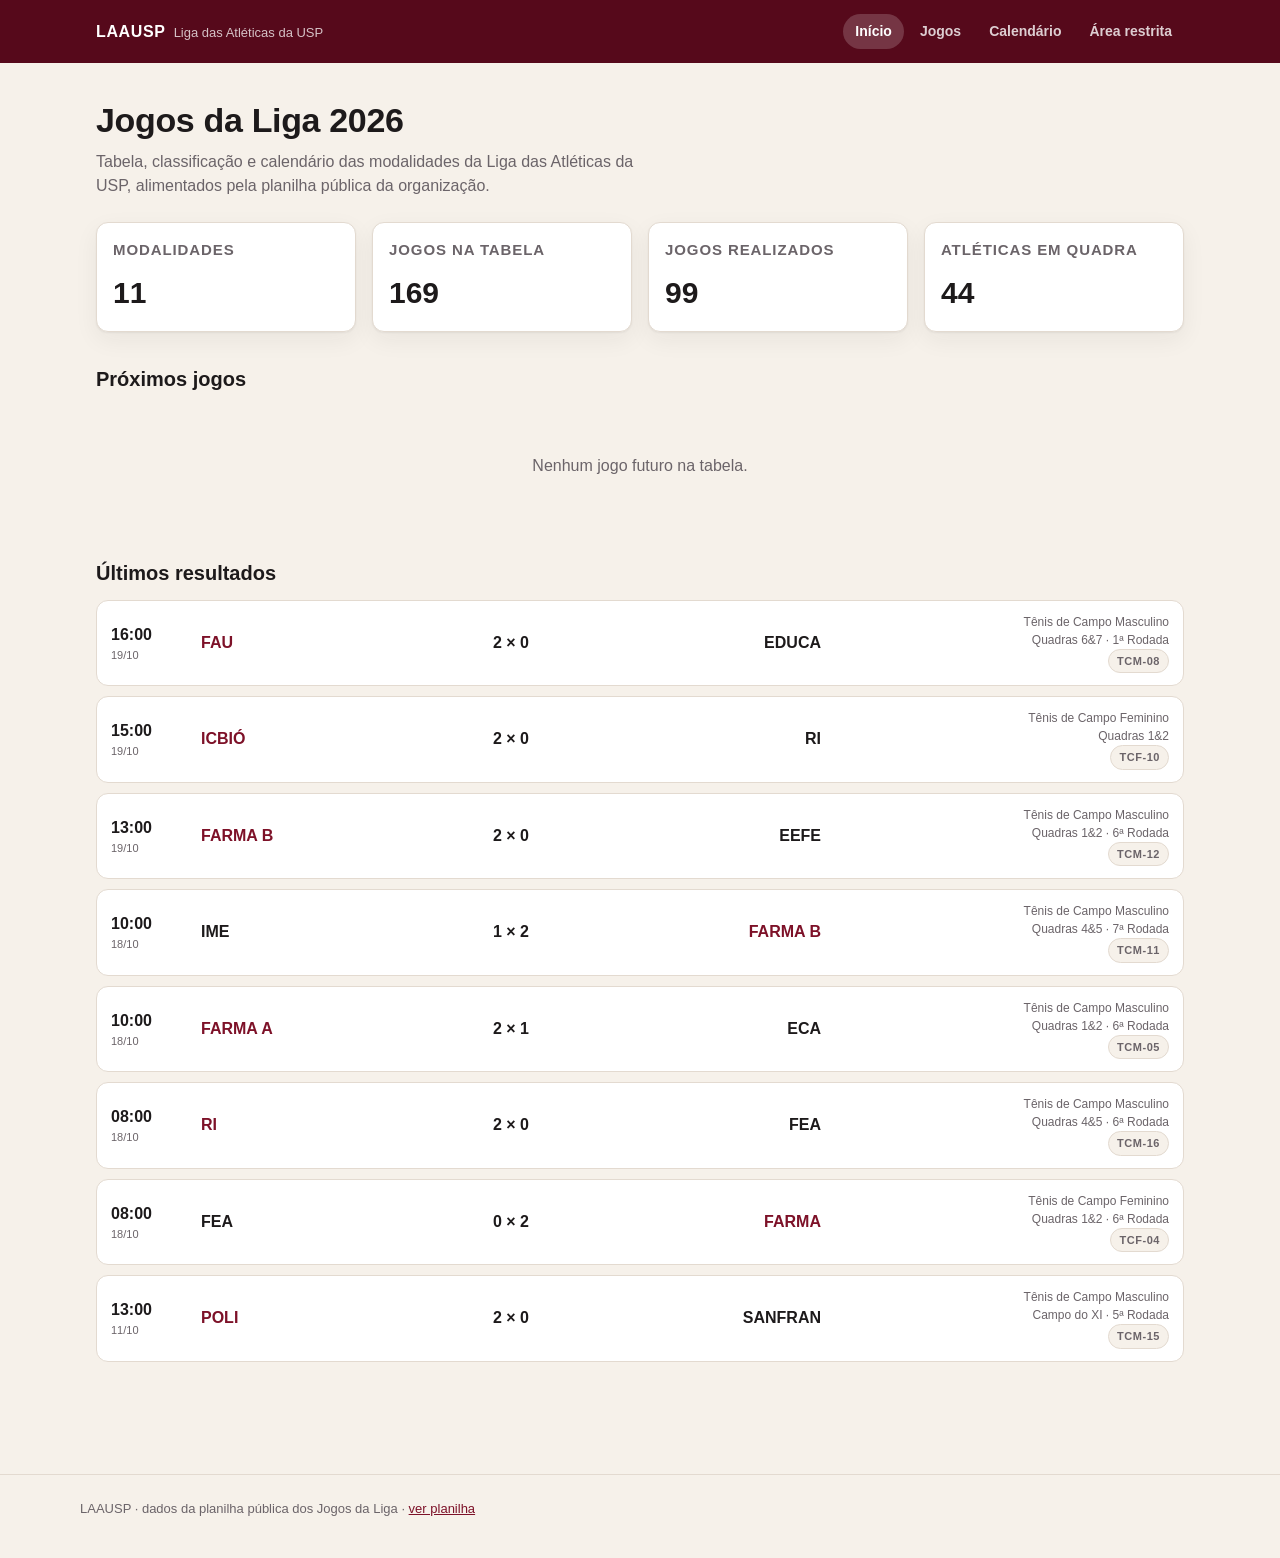
==== index.html @ 9a1107e0 "MVP do site da LAAUSP: tabela, calendário e scanner de e-Card Área pública: - tabela dos Jogos da Li" ====
<!doctype html>
<html lang="pt-BR">
<head>
<meta charset="utf-8">
<meta name="viewport" content="width=device-width, initial-scale=1, viewport-fit=cover">
<title>LAAUSP — Liga das Atléticas da USP</title>
<meta name="description" content="Tabela, calendário e resultados dos Jogos da Liga das Atléticas da USP.">
<link rel="icon" href="assets/favicon.svg" type="image/svg+xml">
<link rel="stylesheet" href="assets/css/style.css">
</head>
<body data-base="">
<header class="cabecalho">
  <div class="cabecalho__interno">
    <a class="marca" href="index.html">LAAUSP <span>Liga das Atléticas da USP</span></a>
    <nav class="nav">
      <a href="index.html">Início</a>
      <a href="jogos.html">Jogos</a>
      <a href="calendario.html">Calendário</a>
      <a href="restrito.html">Área restrita</a>
    </nav>
  </div>
</header>

<main>
  <h1>Jogos da Liga <span id="temporada"></span></h1>
  <p class="subtitulo">
    Tabela, classificação e calendário das modalidades da Liga das Atléticas da USP,
    alimentados pela planilha pública da organização.
  </p>

  <section class="grade" id="resumo"></section>

  <h2>Próximos jogos</h2>
  <div class="jogos" id="proximos"></div>

  <h2>Últimos resultados</h2>
  <div class="jogos" id="ultimos"></div>
</main>

<footer class="rodape"><div>
  LAAUSP · dados da planilha pública dos Jogos da Liga ·
  <a id="link-planilha" href="#">ver planilha</a>
</div></footer>

<script type="module">
import { carregarLiga, todosOsJogos, ordenarPorData, cartaoDeJogo, el, marcarNavegacao } from "./assets/js/liga.js";

marcarNavegacao();

const liga = await carregarLiga();
document.getElementById("temporada").textContent = liga.temporada;
document.getElementById("link-planilha").href = liga.fonte;

const jogos = todosOsJogos(liga);
const encerrados = jogos.filter((j) => j.encerrado);

const resumo = document.getElementById("resumo");
for (const [rotulo, valor] of [
  ["Modalidades", liga.modalidades.length],
  ["Jogos na tabela", jogos.length],
  ["Jogos realizados", encerrados.length],
  ["Atléticas em quadra", new Set(jogos.flatMap((j) => [j.equipeA, j.equipeB]).filter(Boolean)).size],
]) {
  resumo.append(el("div", { class: "cartao" },
    el("h3", { text: rotulo }),
    el("strong", { style: "font-size:30px", text: String(valor) })));
}

const agora = new Date();
const proximos = ordenarPorData(jogos.filter((j) => !j.encerrado && (!j.quando || j.quando >= agora))).slice(0, 8);
const ultimos = ordenarPorData(encerrados).reverse().slice(0, 8);

const preencher = (id, lista, vazio) => {
  const alvo = document.getElementById(id);
  if (!lista.length) return alvo.append(el("p", { class: "vazio", text: vazio }));
  for (const jogo of lista) alvo.append(cartaoDeJogo(jogo));
};

preencher("proximos", proximos, "Nenhum jogo futuro na tabela.");
preencher("ultimos", ultimos, "Nenhum resultado lançado ainda.");
</script>
</body>
</html>
---- assets/css/style.css ----
:root {
  --vinho: #7d1128;
  --vinho-claro: #a4213c;
  --vinho-escuro: #56091b;
  --areia: #f6f1ea;
  --papel: #ffffff;
  --tinta: #1d1a1b;
  --tinta-fraca: #6b6469;
  --borda: #e3dad0;
  --verde: #15803d;
  --verde-fundo: #dcfce7;
  --ambar: #a16207;
  --ambar-fundo: #fef3c7;
  --vermelho: #b91c1c;
  --vermelho-fundo: #fee2e2;
  --raio: 12px;
  --sombra: 0 1px 2px rgba(29, 26, 27, .06), 0 8px 24px rgba(29, 26, 27, .06);
  color-scheme: light dark;
}

@media (prefers-color-scheme: dark) {
  :root {
    --areia: #171316;
    --papel: #201b1e;
    --tinta: #f3eeea;
    --tinta-fraca: #a9a0a4;
    --borda: #362d32;
    --vinho: #c62d4c;
    --vinho-claro: #e14f6b;
    --vinho-escuro: #7d1128;
    --verde: #4ade80;
    --verde-fundo: #10281a;
    --ambar: #fbbf24;
    --ambar-fundo: #2a2008;
    --vermelho: #f87171;
    --vermelho-fundo: #2b1213;
    --sombra: 0 1px 2px rgba(0, 0, 0, .3), 0 8px 24px rgba(0, 0, 0, .25);
  }
}

* { box-sizing: border-box; }

body {
  margin: 0;
  background: var(--areia);
  color: var(--tinta);
  font: 16px/1.5 "Inter", -apple-system, BlinkMacSystemFont, "Segoe UI", Roboto, sans-serif;
  -webkit-text-size-adjust: 100%;
}

a { color: var(--vinho); }

.cabecalho {
  background: var(--vinho-escuro);
  color: #fff;
  padding: env(safe-area-inset-top, 0px) 0 0;
  position: sticky;
  top: 0;
  z-index: 20;
}

.cabecalho__interno {
  max-width: 1120px;
  margin: 0 auto;
  padding: 14px 16px;
  display: flex;
  align-items: center;
  gap: 16px;
  flex-wrap: wrap;
}

.marca {
  display: flex;
  align-items: baseline;
  gap: 8px;
  color: #fff;
  text-decoration: none;
  font-weight: 800;
  letter-spacing: .04em;
}

.marca span { font-weight: 400; font-size: 13px; opacity: .75; letter-spacing: 0; }

.nav { display: flex; gap: 4px; margin-left: auto; flex-wrap: wrap; }

.nav a {
  color: #fff;
  text-decoration: none;
  font-size: 14px;
  font-weight: 600;
  padding: 7px 12px;
  border-radius: 999px;
  opacity: .8;
}

.nav a:hover { background: rgba(255, 255, 255, .12); opacity: 1; }
.nav a[aria-current="page"] { background: rgba(255, 255, 255, .18); opacity: 1; }

main { max-width: 1120px; margin: 0 auto; padding: 24px 16px 64px; }

h1 { font-size: clamp(24px, 4vw, 34px); margin: 8px 0 4px; letter-spacing: -.01em; }
h2 { font-size: 20px; margin: 32px 0 12px; }
h3 { font-size: 15px; margin: 0 0 8px; text-transform: uppercase; letter-spacing: .06em; color: var(--tinta-fraca); }

.subtitulo { color: var(--tinta-fraca); margin: 0 0 24px; max-width: 62ch; }

.cartao {
  background: var(--papel);
  border: 1px solid var(--borda);
  border-radius: var(--raio);
  box-shadow: var(--sombra);
  padding: 16px;
}

.grade { display: grid; gap: 16px; grid-template-columns: repeat(auto-fit, minmax(260px, 1fr)); }

.filtros {
  display: flex;
  gap: 10px;
  flex-wrap: wrap;
  align-items: flex-end;
  margin-bottom: 20px;
}

label.campo { display: flex; flex-direction: column; gap: 4px; font-size: 12px; font-weight: 700; color: var(--tinta-fraca); text-transform: uppercase; letter-spacing: .05em; }

select, input[type="text"], input[type="password"], input[type="search"] {
  font: inherit;
  padding: 9px 12px;
  border-radius: 9px;
  border: 1px solid var(--borda);
  background: var(--papel);
  color: var(--tinta);
  min-width: 160px;
}

button {
  font: inherit;
  font-weight: 650;
  padding: 10px 16px;
  border-radius: 9px;
  border: 1px solid transparent;
  background: var(--vinho);
  color: #fff;
  cursor: pointer;
}

button:hover { background: var(--vinho-claro); }
button[disabled] { opacity: .5; cursor: not-allowed; }
button.secundario { background: transparent; color: var(--vinho); border-color: var(--borda); }
button.secundario:hover { background: rgba(125, 17, 40, .08); }

.jogos { display: grid; gap: 10px; }

.dia-titulo {
  margin: 26px 0 6px;
  font-size: 13px;
  font-weight: 800;
  text-transform: uppercase;
  letter-spacing: .08em;
  color: var(--vinho);
}

.jogo {
  background: var(--papel);
  border: 1px solid var(--borda);
  border-radius: var(--raio);
  padding: 12px 14px;
  display: grid;
  grid-template-columns: 76px 1fr auto;
  gap: 14px;
  align-items: center;
}

.jogo__hora { font-variant-numeric: tabular-nums; font-weight: 700; }
.jogo__hora small { display: block; font-weight: 500; color: var(--tinta-fraca); font-size: 11px; }
.jogo__times { max-width: 620px; display: grid; grid-template-columns: 1fr auto 1fr; gap: 10px; align-items: center; }
.jogo__time { font-weight: 650; overflow-wrap: anywhere; }
.jogo__time--b { text-align: right; }
.jogo__placar { font-variant-numeric: tabular-nums; font-weight: 800; white-space: nowrap; }
.jogo__vs { color: var(--tinta-fraca); font-size: 13px; }
.jogo__meta { text-align: right; font-size: 12px; color: var(--tinta-fraca); }
.venceu { color: var(--vinho); }

@media (max-width: 640px) {
  .jogo { grid-template-columns: 1fr; gap: 8px; }
  .jogo__meta { text-align: left; }
}

.etiqueta {
  display: inline-block;
  font-size: 11px;
  font-weight: 750;
  letter-spacing: .05em;
  text-transform: uppercase;
  padding: 3px 8px;
  border-radius: 999px;
  background: var(--areia);
  border: 1px solid var(--borda);
  color: var(--tinta-fraca);
}

.tabela-envelope { overflow-x: auto; border: 1px solid var(--borda); border-radius: var(--raio); background: var(--papel); }
table { border-collapse: collapse; width: 100%; font-size: 14px; }
th, td { padding: 9px 12px; text-align: right; white-space: nowrap; border-bottom: 1px solid var(--borda); }
th:first-child, td:first-child { text-align: left; white-space: normal; }
thead th { background: var(--vinho-escuro); color: #fff; font-size: 12px; text-transform: uppercase; letter-spacing: .05em; position: sticky; top: 0; }
tbody tr:last-child td { border-bottom: 0; }
tbody tr:nth-child(odd) td { background: rgba(125, 17, 40, .03); }

.vazio { color: var(--tinta-fraca); padding: 32px 0; text-align: center; }

.aviso {
  border-left: 4px solid var(--ambar);
  background: var(--ambar-fundo);
  color: var(--tinta);
  padding: 12px 14px;
  border-radius: 0 9px 9px 0;
  font-size: 14px;
}

.rodape { border-top: 1px solid var(--borda); margin-top: 48px; padding: 24px 16px 40px; color: var(--tinta-fraca); font-size: 13px; }
.rodape div { max-width: 1120px; margin: 0 auto; }

/* Scanner */
.scanner { display: grid; gap: 16px; grid-template-columns: minmax(280px, 1fr) minmax(280px, 1fr); align-items: start; }
@media (max-width: 860px) { .scanner { grid-template-columns: 1fr; } }

.video-caixa { max-width: 420px; margin-inline: auto; position: relative; background: #000; border-radius: var(--raio); overflow: hidden; aspect-ratio: 3 / 4; }
.video-caixa video { width: 100%; height: 100%; object-fit: cover; display: block; }
.mira { position: absolute; inset: 14% 10%; border: 3px solid rgba(255, 255, 255, .85); border-radius: 16px; box-shadow: 0 0 0 100vmax rgba(0, 0, 0, .35); }

.resultado { border-radius: var(--raio); padding: 16px; border: 1px solid var(--borda); background: var(--papel); }
.resultado--ok { background: var(--verde-fundo); border-color: var(--verde); }
.resultado--alerta { background: var(--ambar-fundo); border-color: var(--ambar); }
.resultado--erro { background: var(--vermelho-fundo); border-color: var(--vermelho); }
.resultado__titulo { font-size: 20px; font-weight: 800; margin: 0 0 6px; }
.resultado dl { display: grid; grid-template-columns: auto 1fr; gap: 4px 12px; margin: 12px 0 0; font-size: 14px; }
.resultado dt { color: var(--tinta-fraca); font-weight: 650; }
.resultado dd { margin: 0; overflow-wrap: anywhere; }

.registros { font-size: 13px; }
.registros li { padding: 8px 0; border-bottom: 1px solid var(--borda); list-style: none; }
.registros { margin: 0; padding: 0; }

.linha-botoes { display: flex; gap: 8px; flex-wrap: wrap; }
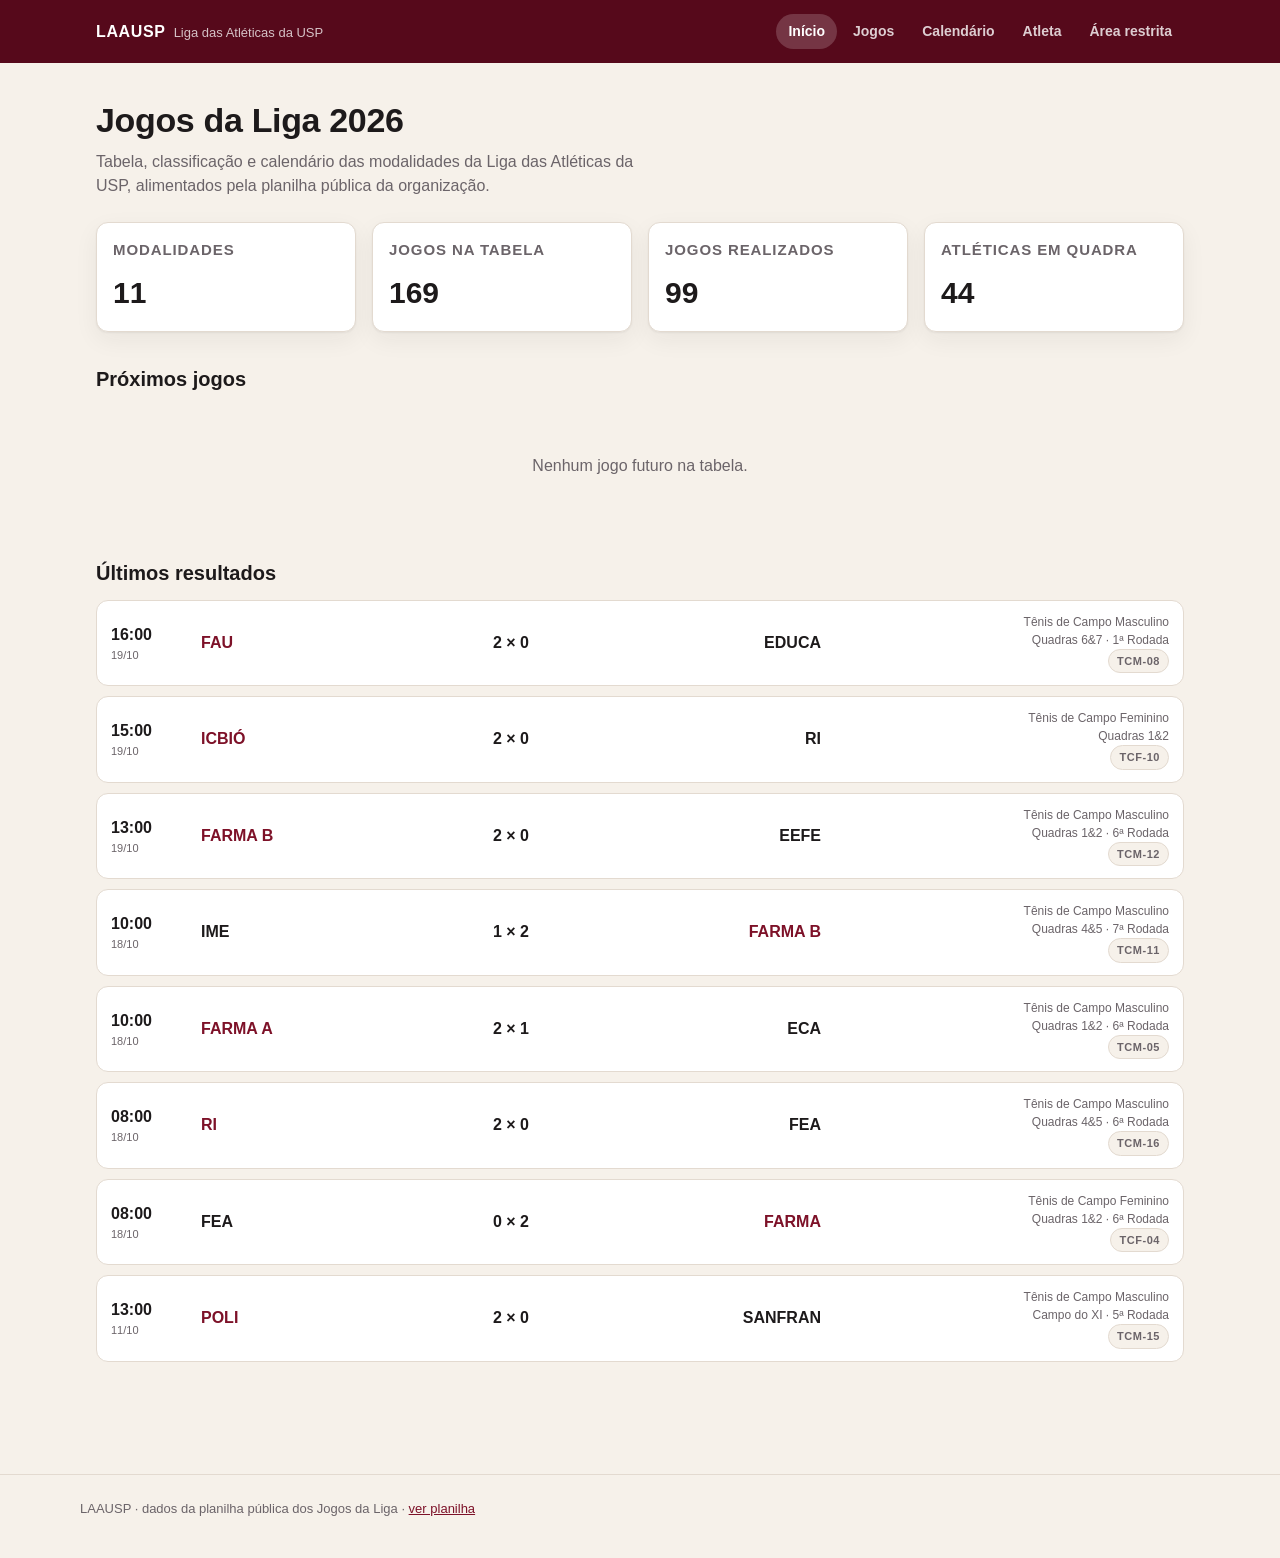
==== commit 08c46213: "Área do atleta: carteirinha da LAAUSP e fidelidade da Pizzaria Europa Carteirinha digital gerada a p" ====
--- a/index.html
+++ b/index.html
@@ -16,6 +16,7 @@
       <a href="index.html">Início</a>
       <a href="jogos.html">Jogos</a>
       <a href="calendario.html">Calendário</a>
+      <a href="atleta.html">Atleta</a>
       <a href="restrito.html">Área restrita</a>
     </nav>
   </div>
--- a/assets/css/style.css
+++ b/assets/css/style.css
@@ -244,3 +244,158 @@
 .registros { margin: 0; padding: 0; }
 
 .linha-botoes { display: flex; gap: 8px; flex-wrap: wrap; }
+
+/* Abas da área do atleta */
+.abas { display: flex; gap: 6px; border-bottom: 1px solid var(--borda); margin: 18px 0 22px; flex-wrap: wrap; }
+
+.aba {
+  background: transparent;
+  color: var(--tinta-fraca);
+  border: 0;
+  border-bottom: 3px solid transparent;
+  border-radius: 0;
+  padding: 10px 14px;
+}
+
+.aba:hover { background: transparent; color: var(--tinta); }
+.aba[aria-selected="true"] { color: var(--vinho); border-bottom-color: var(--vinho); }
+
+/* Carteirinha: moldura macro da LAAUSP, cores micro da atlética */
+.carteirinha {
+  --atletica-primaria: var(--vinho);
+  --atletica-secundaria: var(--areia);
+  position: relative;
+  max-width: 440px;
+  border-radius: 18px;
+  overflow: hidden;
+  color: #fff;
+  background:
+    linear-gradient(150deg, var(--atletica-primaria), color-mix(in srgb, var(--atletica-primaria) 55%, #000));
+  box-shadow: 0 10px 30px rgba(29, 26, 27, .25);
+  border: 1px solid rgba(255, 255, 255, .14);
+}
+
+.carteirinha__topo {
+  display: flex;
+  align-items: center;
+  justify-content: space-between;
+  gap: 12px;
+  padding: 14px 18px;
+  background: var(--vinho-escuro);
+}
+
+.carteirinha__liga strong { display: block; font-size: 19px; letter-spacing: .12em; }
+.carteirinha__liga small { font-size: 11px; opacity: .78; letter-spacing: .04em; }
+.carteirinha__temporada { font-size: 11px; font-weight: 700; letter-spacing: .1em; text-transform: uppercase; opacity: .85; }
+
+.carteirinha__faixa {
+  display: flex;
+  align-items: baseline;
+  gap: 10px;
+  padding: 12px 18px;
+  background: var(--atletica-secundaria);
+  color: #1d1a1b;
+  flex-wrap: wrap;
+}
+
+.carteirinha__sigla { font-size: 22px; font-weight: 850; letter-spacing: .04em; }
+.carteirinha__unidade { font-size: 11px; opacity: .72; }
+
+.carteirinha__corpo { display: flex; gap: 14px; padding: 18px; padding-right: 150px; }
+
+.carteirinha__monograma {
+  width: 58px;
+  height: 58px;
+  flex: none;
+  display: grid;
+  place-items: center;
+  border-radius: 14px;
+  background: rgba(255, 255, 255, .16);
+  border: 1px solid rgba(255, 255, 255, .3);
+  font-size: 22px;
+  font-weight: 800;
+}
+
+.carteirinha__nome { margin: 0 0 10px; font-size: 18px; font-weight: 750; line-height: 1.25; }
+.carteirinha__dados { display: grid; grid-template-columns: auto 1fr; gap: 3px 10px; margin: 0; font-size: 12.5px; }
+.carteirinha__dados dt { opacity: .7; }
+.carteirinha__dados dd { margin: 0; font-weight: 600; overflow-wrap: anywhere; }
+
+.carteirinha__rodape {
+  display: flex;
+  align-items: center;
+  justify-content: space-between;
+  gap: 10px;
+  padding: 12px 18px 16px;
+  padding-right: 160px;
+  flex-wrap: wrap;
+}
+
+.carteirinha__validade { font-size: 11px; opacity: .8; }
+
+.carteirinha__qr {
+  position: absolute;
+  right: 16px;
+  bottom: 16px;
+  padding: 6px;
+  background: #fff;
+  border-radius: 10px;
+  line-height: 0;
+}
+
+.carteirinha__qr-falha { font-size: 11px; color: #1d1a1b; line-height: 1.4; display: block; width: 120px; text-align: center; }
+
+.selo {
+  display: inline-block;
+  font-size: 11px;
+  font-weight: 800;
+  letter-spacing: .05em;
+  text-transform: uppercase;
+  padding: 4px 10px;
+  border-radius: 999px;
+}
+
+.selo--ok { background: #dcfce7; color: #14532d; }
+.selo--erro { background: #fee2e2; color: #7f1d1d; }
+
+@media (max-width: 460px) {
+  .carteirinha__corpo, .carteirinha__rodape { padding-right: 18px; }
+  .carteirinha__qr { position: static; margin: 0 18px 18px; display: inline-block; }
+}
+
+/* Cartela de fidelidade da Pizzaria Europa */
+.cartao--pizzaria {
+  background: linear-gradient(160deg, #1f7a3d, #10532a 60%, #8c1d1d);
+  color: #fff;
+  border-color: rgba(255, 255, 255, .18);
+}
+
+.cartao--pizzaria h3 { color: rgba(255, 255, 255, .8); }
+
+.cartela { display: grid; grid-template-columns: repeat(4, 1fr); gap: 10px; }
+
+.casa {
+  aspect-ratio: 1;
+  display: grid;
+  place-content: center;
+  gap: 2px;
+  border-radius: 12px;
+  border: 2px dashed rgba(255, 255, 255, .35);
+  background: rgba(255, 255, 255, .06);
+  text-align: center;
+}
+
+.casa__icone { font-size: 22px; filter: grayscale(1) opacity(.45); }
+.casa__numero { font-size: 10px; font-weight: 800; letter-spacing: .06em; opacity: .7; }
+.casa--carimbada { border-style: solid; border-color: #fff; background: rgba(255, 255, 255, .18); }
+.casa--carimbada .casa__icone { filter: none; }
+.casa--carimbada .casa__numero { opacity: 1; }
+.casa--premio { border-color: #f2c94c; }
+.casa--premio .casa__icone { color: #f2c94c; filter: none; opacity: .5; }
+.casa--premio.casa--carimbada .casa__icone { opacity: 1; }
+
+@media print {
+  .cabecalho, .rodape, .abas, .filtros, .cartao:not(#area-carteirinha .cartao) { display: none !important; }
+  body { background: #fff; }
+  .carteirinha { box-shadow: none; }
+}
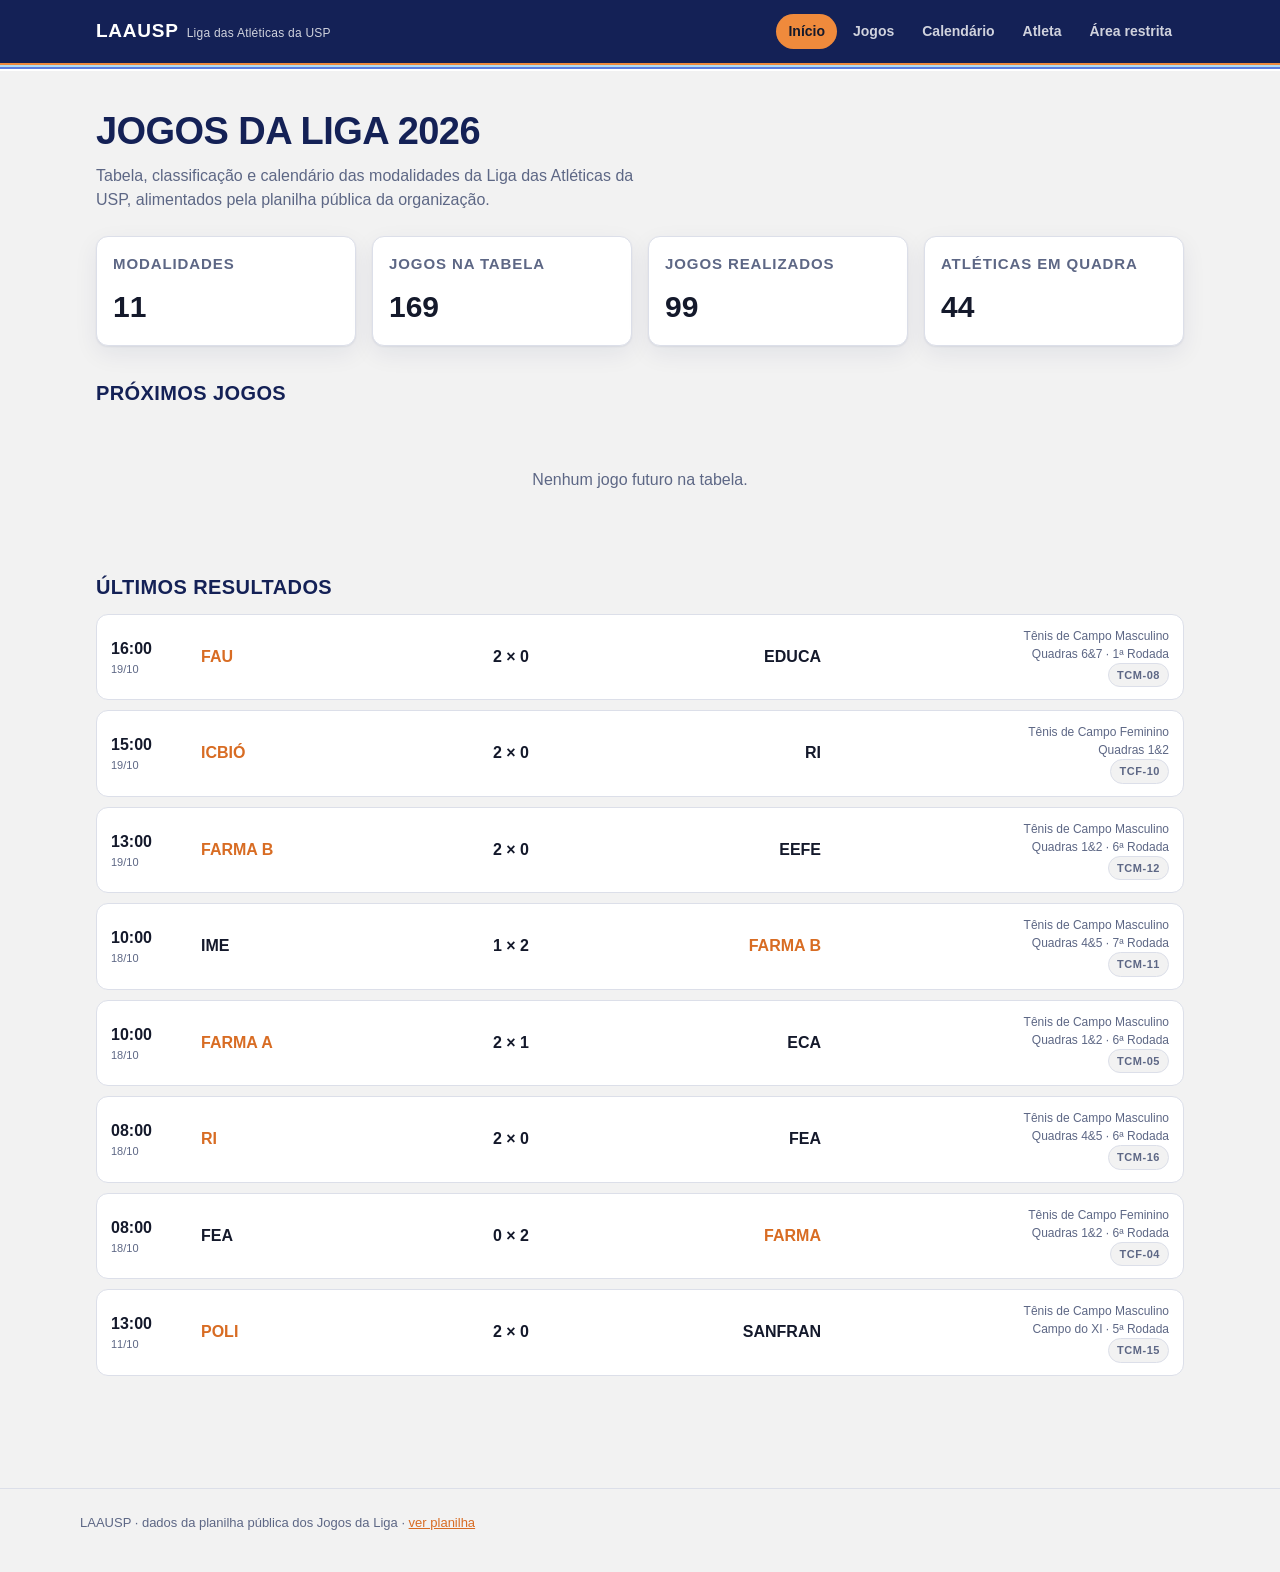
==== commit b4e36bae: "Aplica a identidade visual da LAAUSP em todo o site Troca a paleta provisória pelas cores do materia" ====
--- a/index.html
+++ b/index.html
@@ -20,6 +20,7 @@
       <a href="restrito.html">Área restrita</a>
     </nav>
   </div>
+  <div class="faixa-retro"></div>
 </header>
 
 <main>
--- a/assets/css/style.css
+++ b/assets/css/style.css
@@ -1,12 +1,19 @@
 :root {
-  --vinho: #7d1128;
-  --vinho-claro: #a4213c;
-  --vinho-escuro: #56091b;
-  --areia: #f6f1ea;
+  /* Paleta da LAAUSP: azul-marinho, laranja e os azuis das faixas retrô do
+     material gráfico da liga (@dino.laausp). */
+  --navy: #142156;
+  --navy-escuro: #0c1436;
+  --navy-claro: #23347e;
+  --navy-texto: #142156;
+  --laranja: #ef8a3c;
+  --laranja-escuro: #d86c23;
+  --azul-medio: #5c7dde;
+  --azul-claro: #afdbf4;
+  --areia: #f2f2f2;
   --papel: #ffffff;
-  --tinta: #1d1a1b;
-  --tinta-fraca: #6b6469;
-  --borda: #e3dad0;
+  --tinta: #14192b;
+  --tinta-fraca: #5d6785;
+  --borda: #dcdfe9;
   --verde: #15803d;
   --verde-fundo: #dcfce7;
   --ambar: #a16207;
@@ -14,28 +21,44 @@
   --vermelho: #b91c1c;
   --vermelho-fundo: #fee2e2;
   --raio: 12px;
-  --sombra: 0 1px 2px rgba(29, 26, 27, .06), 0 8px 24px rgba(29, 26, 27, .06);
+  --sombra: 0 1px 2px rgba(20, 33, 86, .07), 0 8px 24px rgba(20, 33, 86, .07);
   color-scheme: light dark;
 }
 
 @media (prefers-color-scheme: dark) {
   :root {
-    --areia: #171316;
-    --papel: #201b1e;
-    --tinta: #f3eeea;
-    --tinta-fraca: #a9a0a4;
-    --borda: #362d32;
-    --vinho: #c62d4c;
-    --vinho-claro: #e14f6b;
-    --vinho-escuro: #7d1128;
+    --navy: #16225a;
+    --navy-escuro: #0c1436;
+    --navy-claro: #23347e;
+    --navy-texto: #9db3f2;
+    --laranja: #f3933d;
+    --laranja-escuro: #ef8a3c;
+    --azul-medio: #7d97e6;
+    --azul-claro: #6d8fc2;
+    --areia: #0f1426;
+    --papel: #172040;
+    --tinta: #eef1fa;
+    --tinta-fraca: #9aa6c8;
+    --borda: #2b355c;
     --verde: #4ade80;
     --verde-fundo: #10281a;
     --ambar: #fbbf24;
     --ambar-fundo: #2a2008;
     --vermelho: #f87171;
     --vermelho-fundo: #2b1213;
-    --sombra: 0 1px 2px rgba(0, 0, 0, .3), 0 8px 24px rgba(0, 0, 0, .25);
+    --sombra: 0 1px 2px rgba(0, 0, 0, .35), 0 8px 24px rgba(0, 0, 0, .3);
   }
+}
+
+/* Faixa retrô da LAAUSP: laranja, azul claro, azul médio e branco. */
+.faixa-retro {
+  height: 8px;
+  background: linear-gradient(
+    to bottom,
+    var(--laranja) 0 25%,
+    var(--azul-claro) 25% 50%,
+    var(--azul-medio) 50% 75%,
+    #fff 75% 100%);
 }
 
 * { box-sizing: border-box; }
@@ -48,10 +71,10 @@
   -webkit-text-size-adjust: 100%;
 }
 
-a { color: var(--vinho); }
+a { color: var(--laranja-escuro); }
 
 .cabecalho {
-  background: var(--vinho-escuro);
+  background: var(--navy);
   color: #fff;
   padding: env(safe-area-inset-top, 0px) 0 0;
   position: sticky;
@@ -79,7 +102,8 @@
   letter-spacing: .04em;
 }
 
-.marca span { font-weight: 400; font-size: 13px; opacity: .75; letter-spacing: 0; }
+.marca { text-transform: uppercase; font-size: 19px; }
+.marca span { font-weight: 500; font-size: 12px; opacity: .8; letter-spacing: .02em; text-transform: none; }
 
 .nav { display: flex; gap: 4px; margin-left: auto; flex-wrap: wrap; }
 
@@ -94,12 +118,26 @@
 }
 
 .nav a:hover { background: rgba(255, 255, 255, .12); opacity: 1; }
-.nav a[aria-current="page"] { background: rgba(255, 255, 255, .18); opacity: 1; }
+.nav a[aria-current="page"] { background: var(--laranja); color: #14192b; opacity: 1; }
 
 main { max-width: 1120px; margin: 0 auto; padding: 24px 16px 64px; }
 
-h1 { font-size: clamp(24px, 4vw, 34px); margin: 8px 0 4px; letter-spacing: -.01em; }
-h2 { font-size: 20px; margin: 32px 0 12px; }
+h1 {
+  font-size: clamp(26px, 4.4vw, 38px);
+  margin: 8px 0 4px;
+  letter-spacing: -.015em;
+  text-transform: uppercase;
+  font-weight: 850;
+  color: var(--navy-texto);
+}
+h2 {
+  font-size: 20px;
+  margin: 32px 0 12px;
+  text-transform: uppercase;
+  letter-spacing: .02em;
+  font-weight: 800;
+  color: var(--navy-texto);
+}
 h3 { font-size: 15px; margin: 0 0 8px; text-transform: uppercase; letter-spacing: .06em; color: var(--tinta-fraca); }
 
 .subtitulo { color: var(--tinta-fraca); margin: 0 0 24px; max-width: 62ch; }
@@ -140,25 +178,27 @@
   padding: 10px 16px;
   border-radius: 9px;
   border: 1px solid transparent;
-  background: var(--vinho);
+  background: var(--navy);
   color: #fff;
   cursor: pointer;
 }
 
-button:hover { background: var(--vinho-claro); }
+button:hover { background: var(--navy-claro); }
 button[disabled] { opacity: .5; cursor: not-allowed; }
-button.secundario { background: transparent; color: var(--vinho); border-color: var(--borda); }
-button.secundario:hover { background: rgba(125, 17, 40, .08); }
+button.secundario { background: transparent; color: var(--navy-texto); border-color: var(--borda); }
+button.secundario:hover { background: rgba(20, 33, 86, .08); }
 
 .jogos { display: grid; gap: 10px; }
 
 .dia-titulo {
   margin: 26px 0 6px;
+  padding-left: 10px;
+  border-left: 4px solid var(--laranja);
   font-size: 13px;
   font-weight: 800;
   text-transform: uppercase;
   letter-spacing: .08em;
-  color: var(--vinho);
+  color: var(--navy-texto);
 }
 
 .jogo {
@@ -180,7 +220,7 @@
 .jogo__placar { font-variant-numeric: tabular-nums; font-weight: 800; white-space: nowrap; }
 .jogo__vs { color: var(--tinta-fraca); font-size: 13px; }
 .jogo__meta { text-align: right; font-size: 12px; color: var(--tinta-fraca); }
-.venceu { color: var(--vinho); }
+.venceu { color: var(--laranja-escuro); }
 
 @media (max-width: 640px) {
   .jogo { grid-template-columns: 1fr; gap: 8px; }
@@ -204,9 +244,9 @@
 table { border-collapse: collapse; width: 100%; font-size: 14px; }
 th, td { padding: 9px 12px; text-align: right; white-space: nowrap; border-bottom: 1px solid var(--borda); }
 th:first-child, td:first-child { text-align: left; white-space: normal; }
-thead th { background: var(--vinho-escuro); color: #fff; font-size: 12px; text-transform: uppercase; letter-spacing: .05em; position: sticky; top: 0; }
+thead th { background: var(--navy); color: #fff; font-size: 12px; text-transform: uppercase; letter-spacing: .05em; position: sticky; top: 0; }
 tbody tr:last-child td { border-bottom: 0; }
-tbody tr:nth-child(odd) td { background: rgba(125, 17, 40, .03); }
+tbody tr:nth-child(odd) td { background: rgba(20, 33, 86, .03); }
 
 .vazio { color: var(--tinta-fraca); padding: 32px 0; text-align: center; }
 
@@ -258,11 +298,11 @@
 }
 
 .aba:hover { background: transparent; color: var(--tinta); }
-.aba[aria-selected="true"] { color: var(--vinho); border-bottom-color: var(--vinho); }
+.aba[aria-selected="true"] { color: var(--laranja-escuro); border-bottom-color: var(--laranja-escuro); }
 
 /* Carteirinha: moldura macro da LAAUSP, cores micro da atlética */
 .carteirinha {
-  --atletica-primaria: var(--vinho);
+  --atletica-primaria: var(--laranja-escuro);
   --atletica-secundaria: var(--areia);
   position: relative;
   max-width: 440px;
@@ -270,10 +310,14 @@
   overflow: hidden;
   color: #fff;
   background:
-    linear-gradient(150deg, var(--atletica-primaria), color-mix(in srgb, var(--atletica-primaria) 55%, #000));
+    linear-gradient(155deg,
+      color-mix(in srgb, var(--atletica-primaria) 42%, #142156),
+      color-mix(in srgb, var(--atletica-primaria) 70%, #0c1436));
   box-shadow: 0 10px 30px rgba(29, 26, 27, .25);
   border: 1px solid rgba(255, 255, 255, .14);
 }
+
+.carteirinha .faixa-retro { height: 7px; }
 
 .carteirinha__topo {
   display: flex;
@@ -281,12 +325,21 @@
   justify-content: space-between;
   gap: 12px;
   padding: 14px 18px;
-  background: var(--vinho-escuro);
+  background: var(--navy);
 }
 
 .carteirinha__liga strong { display: block; font-size: 19px; letter-spacing: .12em; }
 .carteirinha__liga small { font-size: 11px; opacity: .78; letter-spacing: .04em; }
-.carteirinha__temporada { font-size: 11px; font-weight: 700; letter-spacing: .1em; text-transform: uppercase; opacity: .85; }
+.carteirinha__temporada {
+  font-size: 11px;
+  font-weight: 800;
+  letter-spacing: .1em;
+  text-transform: uppercase;
+  color: #14192b;
+  background: var(--laranja);
+  padding: 3px 9px;
+  border-radius: 999px;
+}
 
 .carteirinha__faixa {
   display: flex;
@@ -298,7 +351,7 @@
   flex-wrap: wrap;
 }
 
-.carteirinha__sigla { font-size: 22px; font-weight: 850; letter-spacing: .04em; }
+.carteirinha__sigla { font-size: 22px; font-weight: 850; letter-spacing: .04em; text-transform: uppercase; }
 .carteirinha__unidade { font-size: 11px; opacity: .72; }
 
 .carteirinha__corpo { display: flex; gap: 14px; padding: 18px; padding-right: 150px; }
@@ -365,12 +418,13 @@
 
 /* Cartela de fidelidade da Pizzaria Europa */
 .cartao--pizzaria {
-  background: linear-gradient(160deg, #1f7a3d, #10532a 60%, #8c1d1d);
+  background: linear-gradient(160deg, var(--navy-escuro), #142156 55%, #2a2f6e);
   color: #fff;
   border-color: rgba(255, 255, 255, .18);
-}
-
-.cartao--pizzaria h3 { color: rgba(255, 255, 255, .8); }
+  overflow: hidden;
+}
+
+.cartao--pizzaria h3 { color: var(--laranja); }
 
 .cartela { display: grid; grid-template-columns: repeat(4, 1fr); gap: 10px; }
 
@@ -387,11 +441,11 @@
 
 .casa__icone { font-size: 22px; filter: grayscale(1) opacity(.45); }
 .casa__numero { font-size: 10px; font-weight: 800; letter-spacing: .06em; opacity: .7; }
-.casa--carimbada { border-style: solid; border-color: #fff; background: rgba(255, 255, 255, .18); }
+.casa--carimbada { border-style: solid; border-color: var(--laranja); background: rgba(239, 138, 60, .22); }
 .casa--carimbada .casa__icone { filter: none; }
 .casa--carimbada .casa__numero { opacity: 1; }
-.casa--premio { border-color: #f2c94c; }
-.casa--premio .casa__icone { color: #f2c94c; filter: none; opacity: .5; }
+.casa--premio { border-color: var(--laranja); }
+.casa--premio .casa__icone { color: var(--laranja); filter: none; opacity: .55; }
 .casa--premio.casa--carimbada .casa__icone { opacity: 1; }
 
 @media print {
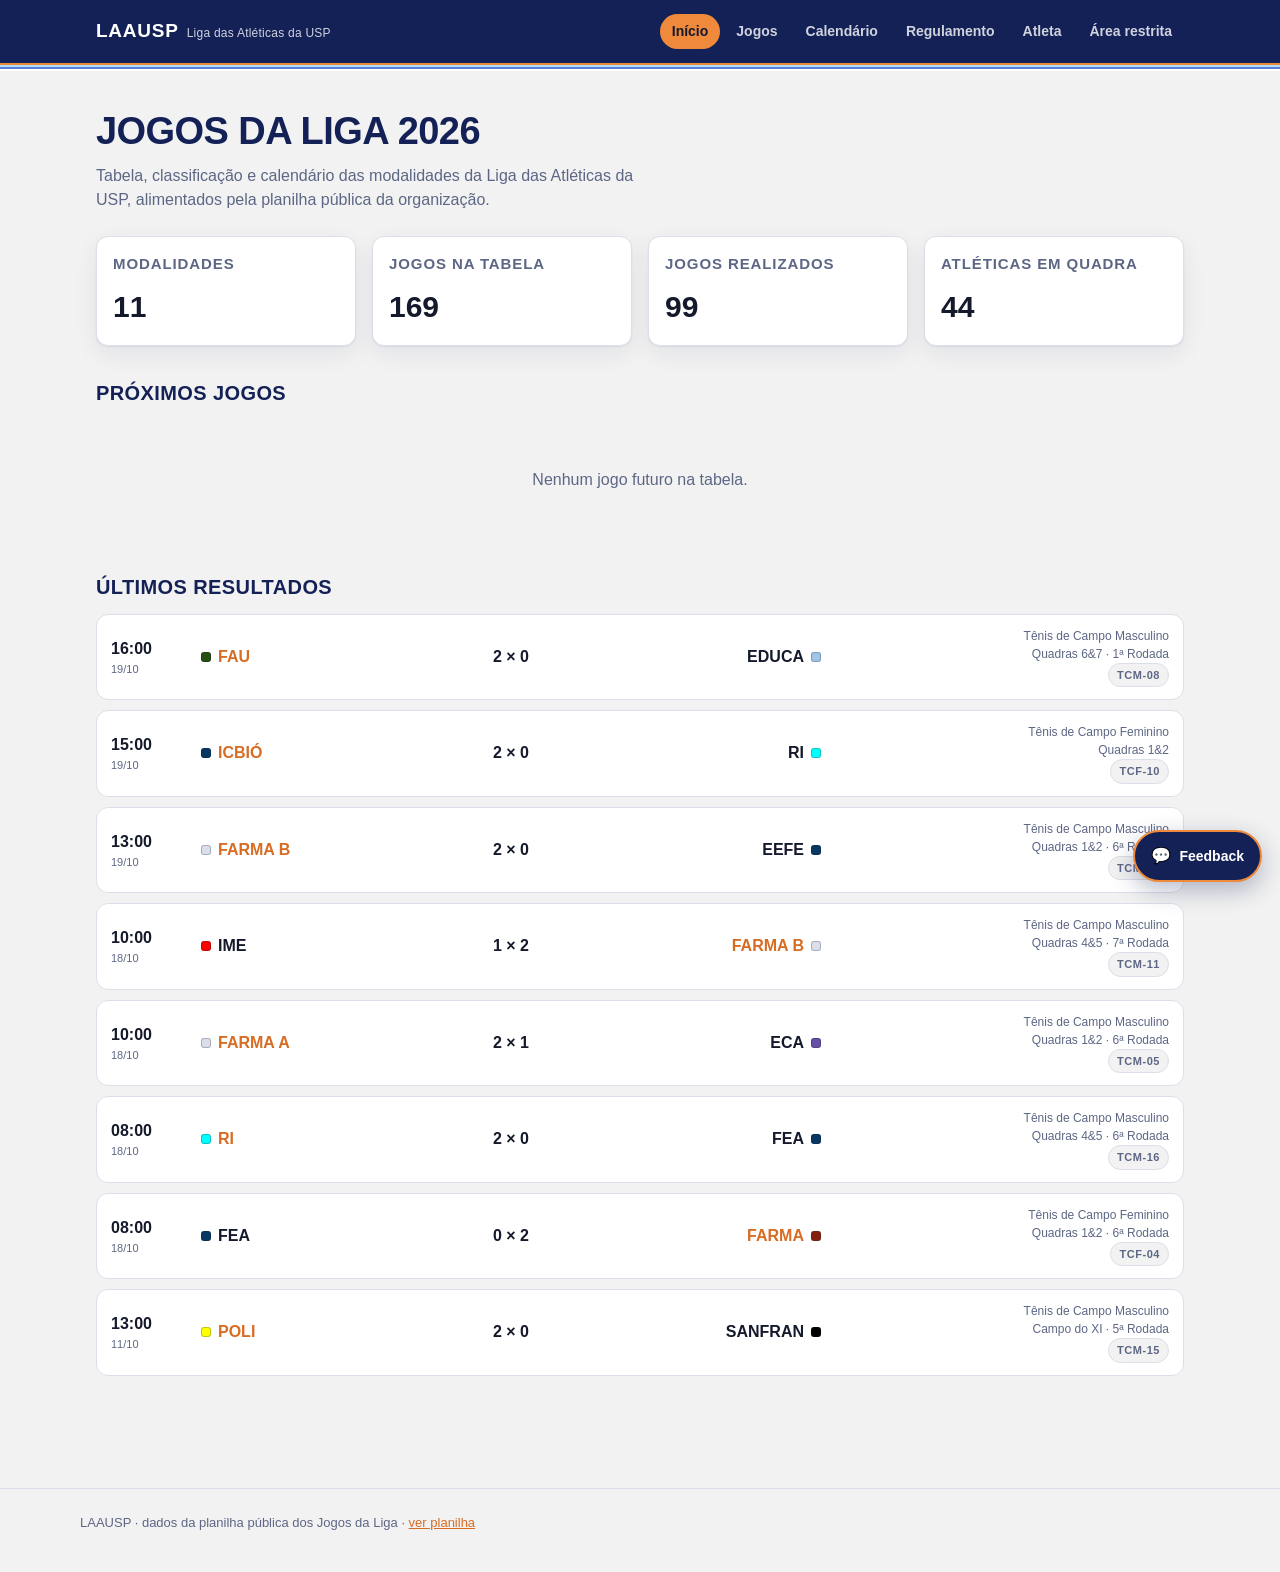
==== commit 4a62fde7: "Publica o regulamento em PDF e adiciona o canal de feedback - regulamento.html: página pública com o" ====
--- a/index.html
+++ b/index.html
@@ -16,6 +16,7 @@
       <a href="index.html">Início</a>
       <a href="jogos.html">Jogos</a>
       <a href="calendario.html">Calendário</a>
+      <a href="regulamento.html">Regulamento</a>
       <a href="atleta.html">Atleta</a>
       <a href="restrito.html">Área restrita</a>
     </nav>
@@ -46,8 +47,10 @@
 
 <script type="module">
 import { carregarLiga, todosOsJogos, ordenarPorData, cartaoDeJogo, el, marcarNavegacao } from "./assets/js/liga.js";
+import { montarFeedback } from "./assets/js/feedback.js";
 
 marcarNavegacao();
+montarFeedback();
 
 const liga = await carregarLiga();
 document.getElementById("temporada").textContent = liga.temporada;
--- a/assets/css/style.css
+++ b/assets/css/style.css
@@ -302,17 +302,15 @@
 
 /* Carteirinha: moldura macro da LAAUSP, cores micro da atlética */
 .carteirinha {
-  --atletica-primaria: var(--laranja-escuro);
-  --atletica-secundaria: var(--areia);
+  --atletica-primaria: var(--navy);
+  --atletica-secundaria: #ffffff;
+  --atletica-texto: #ffffff;
   position: relative;
   max-width: 440px;
   border-radius: 18px;
   overflow: hidden;
   color: #fff;
-  background:
-    linear-gradient(155deg,
-      color-mix(in srgb, var(--atletica-primaria) 42%, #142156),
-      color-mix(in srgb, var(--atletica-primaria) 70%, #0c1436));
+  background: linear-gradient(155deg, #1b2a6b, #142156 45%, #0c1436);
   box-shadow: 0 10px 30px rgba(29, 26, 27, .25);
   border: 1px solid rgba(255, 255, 255, .14);
 }
@@ -346,8 +344,10 @@
   align-items: baseline;
   gap: 10px;
   padding: 12px 18px;
-  background: var(--atletica-secundaria);
-  color: #1d1a1b;
+  background: var(--atletica-primaria);
+  color: var(--atletica-texto);
+  border-top: 2px solid var(--atletica-secundaria);
+  border-bottom: 2px solid var(--atletica-secundaria);
   flex-wrap: wrap;
 }
 
@@ -363,8 +363,9 @@
   display: grid;
   place-items: center;
   border-radius: 14px;
-  background: rgba(255, 255, 255, .16);
-  border: 1px solid rgba(255, 255, 255, .3);
+  background: var(--atletica-primaria);
+  color: var(--atletica-texto);
+  border: 2px solid var(--atletica-secundaria);
   font-size: 22px;
   font-weight: 800;
 }
@@ -453,3 +454,125 @@
   body { background: #fff; }
   .carteirinha { box-shadow: none; }
 }
+
+/* Selo com as cores oficiais da atlética (lidas do planilhão) */
+.cor-equipe {
+  display: inline-block;
+  width: 10px;
+  height: 10px;
+  border-radius: 3px;
+  margin-right: 7px;
+  vertical-align: baseline;
+  border: 1px solid rgba(20, 25, 43, .25);
+  flex: none;
+}
+
+.jogo__time--b .cor-equipe { margin: 0 0 0 7px; }
+
+/* Regulamento */
+.botao {
+  display: inline-block;
+  font-weight: 650;
+  padding: 10px 16px;
+  border-radius: 9px;
+  background: var(--navy);
+  color: #fff;
+  text-decoration: none;
+}
+
+.botao:hover { background: var(--navy-claro); }
+.botao--secundario { background: transparent; color: var(--navy-texto); border: 1px solid var(--borda); }
+.botao--secundario:hover { background: rgba(20, 33, 86, .08); }
+
+.indice { margin: 0; padding-left: 20px; font-size: 14px; }
+.indice li { padding: 3px 0; }
+
+.visor-pdf {
+  width: 100%;
+  height: min(78vh, 900px);
+  border: 1px solid var(--borda);
+  border-radius: var(--raio);
+  background: var(--papel);
+}
+
+/* Widget de feedback */
+.feedback-abrir {
+  position: fixed;
+  right: 18px;
+  bottom: calc(18px + env(safe-area-inset-bottom, 0px));
+  z-index: 40;
+  display: flex;
+  align-items: center;
+  gap: 8px;
+  padding: 12px 16px;
+  border-radius: 999px;
+  background: var(--navy);
+  color: #fff;
+  box-shadow: 0 8px 24px rgba(20, 33, 86, .3);
+  border: 2px solid var(--laranja);
+}
+
+.feedback-abrir:hover { background: var(--navy-claro); }
+.feedback-abrir span { font-size: 14px; font-weight: 700; }
+
+@media (max-width: 520px) {
+  .feedback-abrir span { display: none; }
+  .feedback-abrir { padding: 14px; }
+}
+
+.feedback-painel {
+  position: fixed;
+  right: 18px;
+  bottom: calc(80px + env(safe-area-inset-bottom, 0px));
+  z-index: 41;
+  width: min(360px, calc(100vw - 36px));
+  max-height: min(70vh, 560px);
+  overflow-y: auto;
+  background: var(--papel);
+  border: 1px solid var(--borda);
+  border-radius: 14px;
+  box-shadow: var(--sombra);
+}
+
+.feedback-painel__topo {
+  display: flex;
+  align-items: center;
+  justify-content: space-between;
+  gap: 10px;
+  padding: 14px 16px;
+  background: var(--navy);
+  color: #fff;
+  border-radius: 13px 13px 0 0;
+}
+
+.feedback-painel__topo strong { font-size: 15px; }
+
+.feedback-painel__fechar {
+  background: transparent;
+  border: 0;
+  color: #fff;
+  font-size: 20px;
+  line-height: 1;
+  padding: 2px 6px;
+  border-radius: 6px;
+}
+
+.feedback-painel__fechar:hover { background: rgba(255, 255, 255, .15); }
+.feedback-painel__corpo { padding: 16px; display: grid; gap: 12px; }
+.feedback-painel__corpo textarea {
+  font: inherit;
+  min-height: 108px;
+  resize: vertical;
+  padding: 10px 12px;
+  border-radius: 9px;
+  border: 1px solid var(--borda);
+  background: var(--papel);
+  color: var(--tinta);
+  width: 100%;
+}
+
+.feedback-painel__corpo select,
+.feedback-painel__corpo input { width: 100%; min-width: 0; }
+.feedback-aviso { font-size: 13px; margin: 0; }
+.feedback-aviso--ok { color: var(--verde); }
+.feedback-aviso--erro { color: var(--vermelho); }
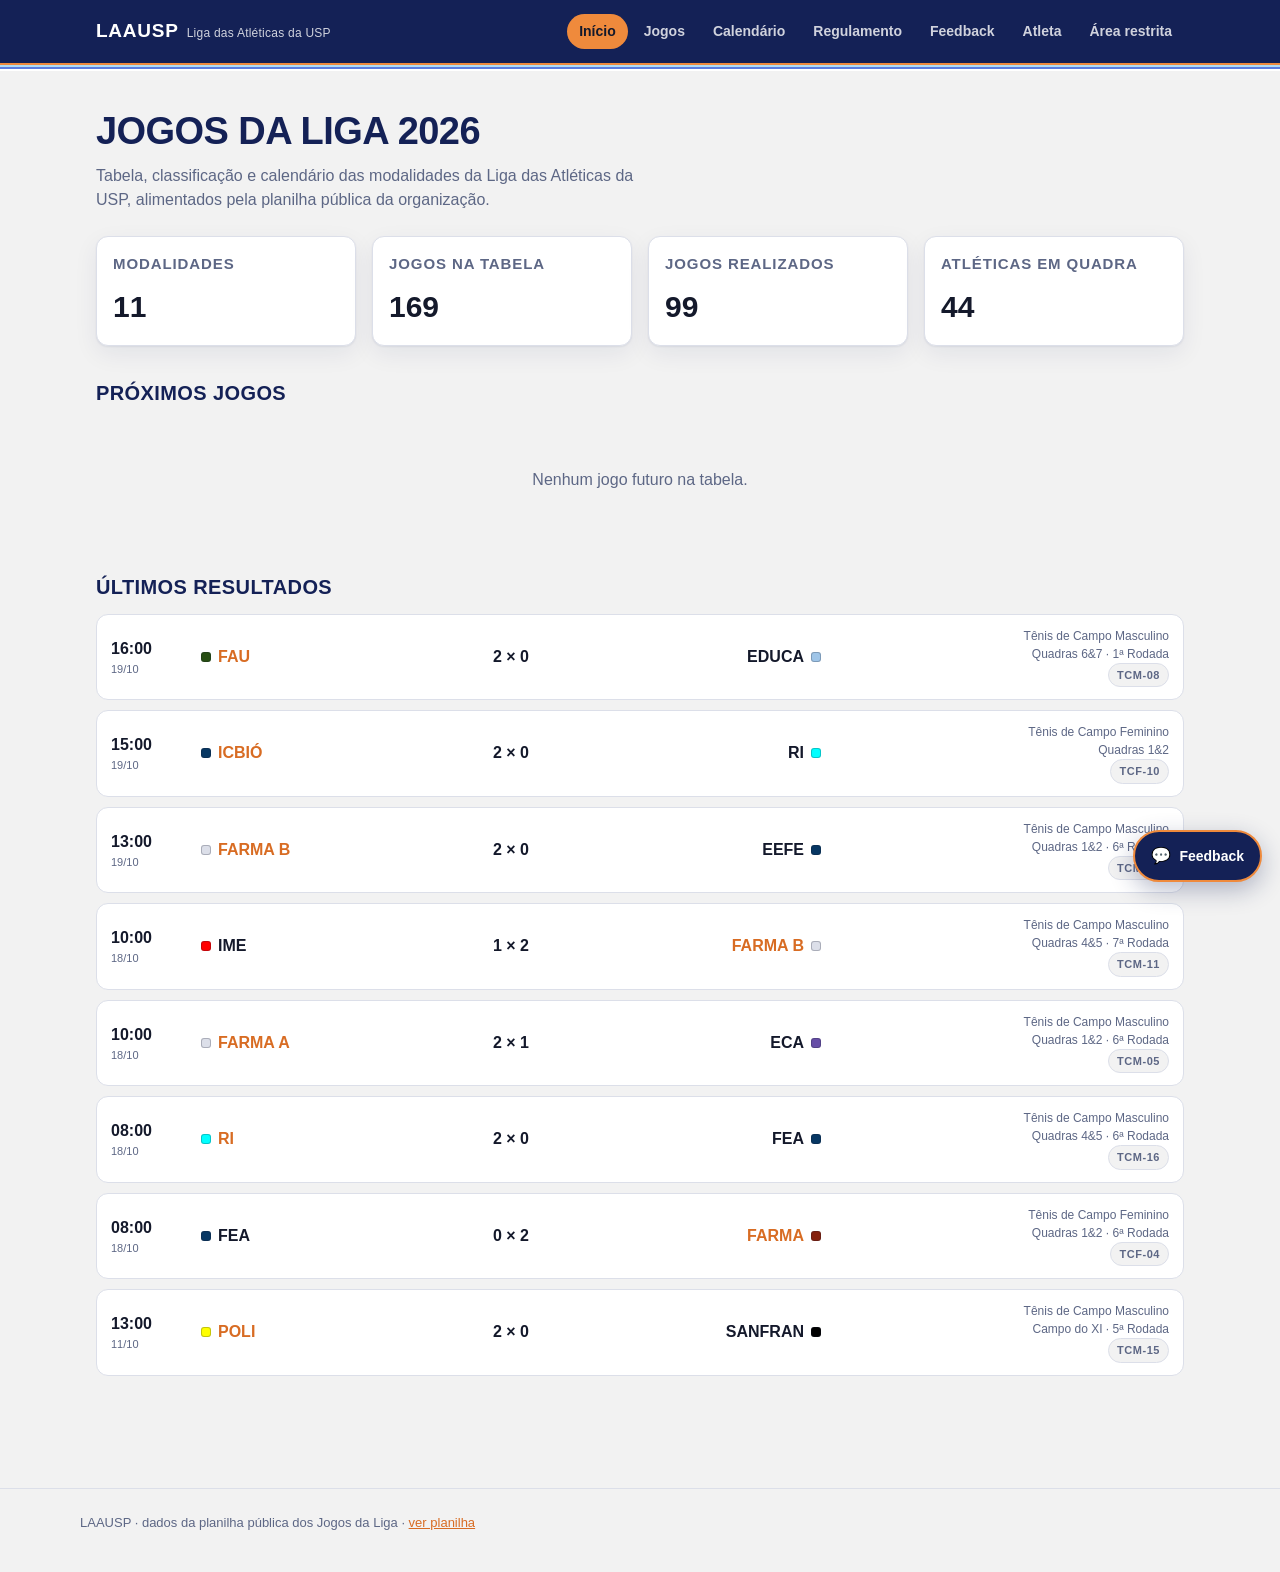
==== commit bd45d9af: "Canal público de feedback e conferência por jogo, cruzando com a filiação - contato.html: página púb" ====
--- a/index.html
+++ b/index.html
@@ -17,6 +17,7 @@
       <a href="jogos.html">Jogos</a>
       <a href="calendario.html">Calendário</a>
       <a href="regulamento.html">Regulamento</a>
+      <a href="contato.html">Feedback</a>
       <a href="atleta.html">Atleta</a>
       <a href="restrito.html">Área restrita</a>
     </nav>
--- a/assets/css/style.css
+++ b/assets/css/style.css
@@ -576,3 +576,24 @@
 .feedback-aviso { font-size: 13px; margin: 0; }
 .feedback-aviso--ok { color: var(--verde); }
 .feedback-aviso--erro { color: var(--vermelho); }
+
+/* A carteirinha precisa de largura própria: os cartões de apoio empilham ao lado */
+.grade--carteirinha { grid-template-columns: repeat(auto-fit, minmax(320px, 1fr)); }
+.coluna-cartoes { display: grid; gap: 16px; align-content: start; }
+
+/* Página de feedback e solicitações */
+.lista-canais { margin: 0; padding-left: 18px; font-size: 14px; }
+.lista-canais li { margin-bottom: 10px; }
+.lista-canais li:last-child { margin-bottom: 0; }
+#form-contato textarea {
+  font: inherit;
+  min-height: 140px;
+  resize: vertical;
+  padding: 10px 12px;
+  border-radius: 9px;
+  border: 1px solid var(--borda);
+  background: var(--papel);
+  color: var(--tinta);
+  width: 100%;
+}
+#form-contato select, #form-contato input { width: 100%; min-width: 0; }
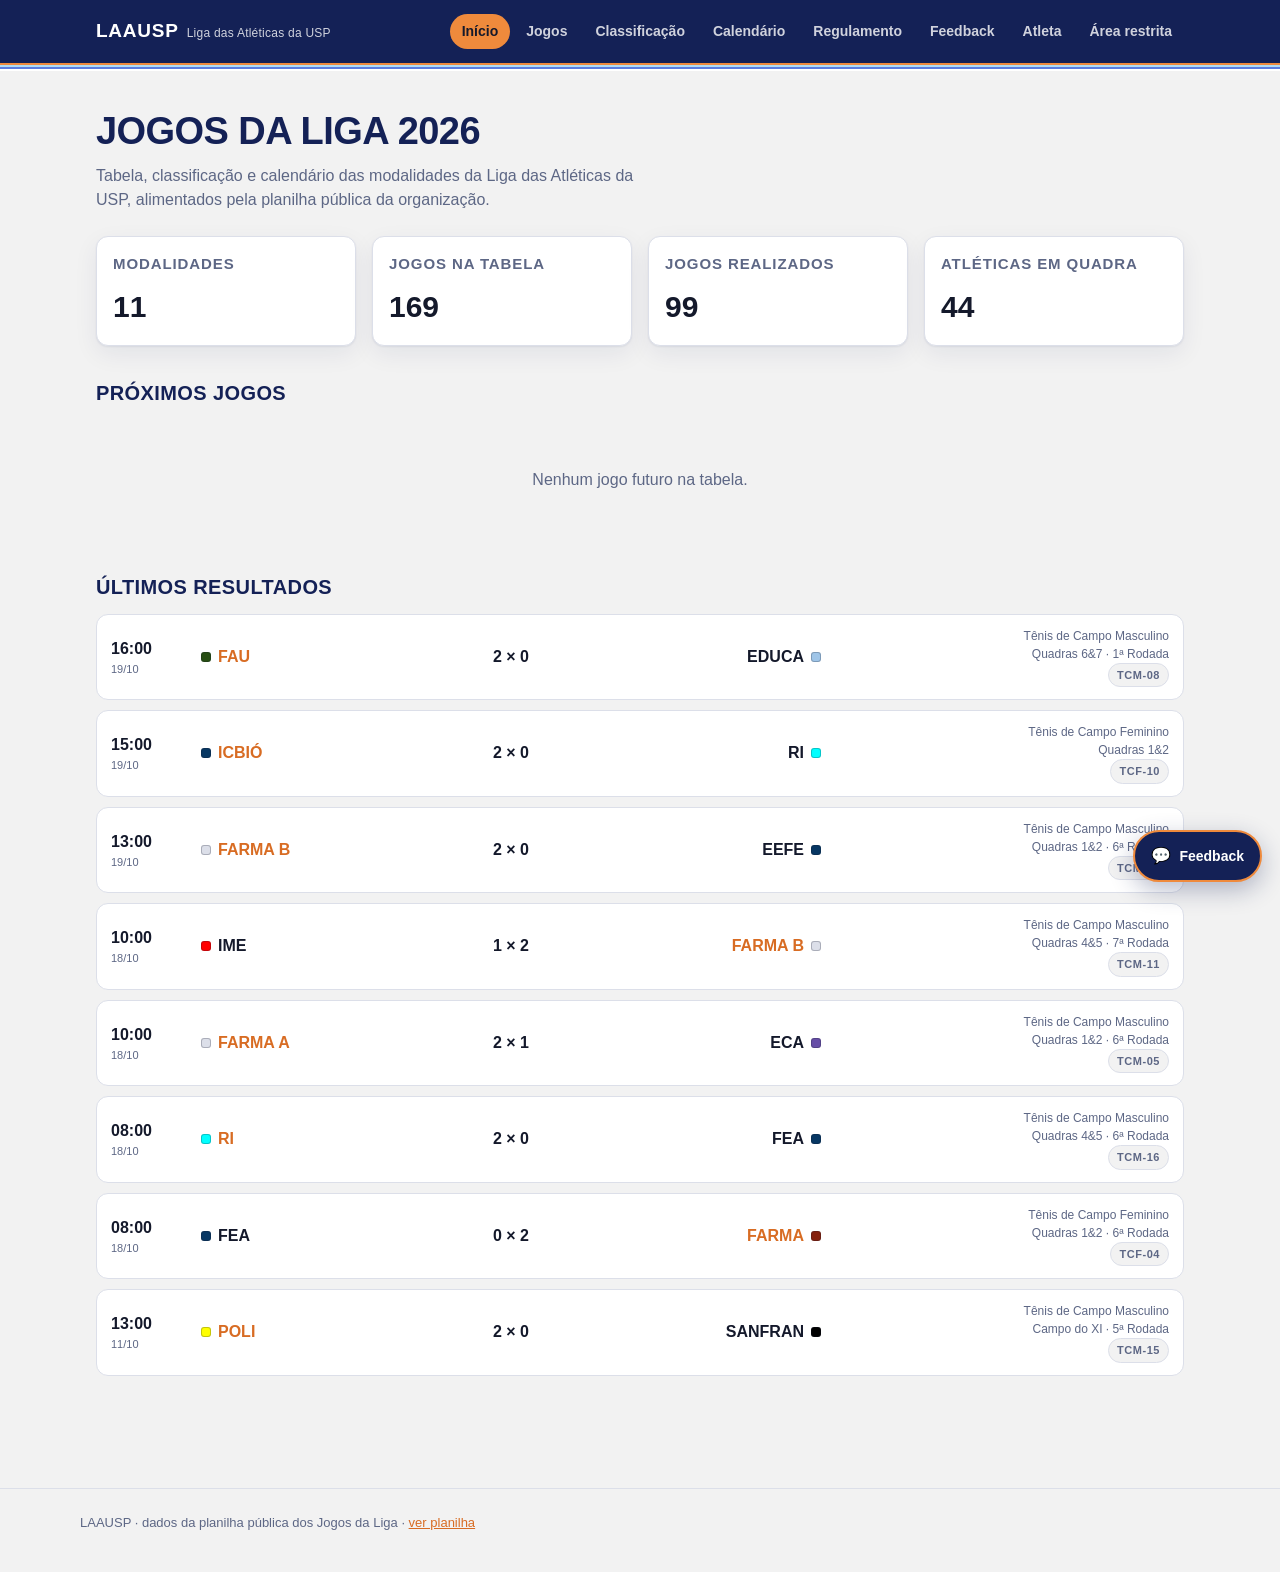
==== commit afe003d5: "Criar aba de classificação com simulador de mata-mata A classificação existia, mas no fim de jogos.h" ====
--- a/index.html
+++ b/index.html
@@ -15,6 +15,7 @@
     <nav class="nav">
       <a href="index.html">Início</a>
       <a href="jogos.html">Jogos</a>
+      <a href="classificacao.html">Classificação</a>
       <a href="calendario.html">Calendário</a>
       <a href="regulamento.html">Regulamento</a>
       <a href="contato.html">Feedback</a>
--- a/assets/css/style.css
+++ b/assets/css/style.css
@@ -450,9 +450,32 @@
 .casa--premio.casa--carimbada .casa__icone { opacity: 1; }
 
 @media print {
-  .cabecalho, .rodape, .abas, .filtros, .cartao:not(#area-carteirinha .cartao) { display: none !important; }
+  @page { margin: 12mm; }
+
+  .cabecalho, .rodape, .abas, .filtros, .coluna-cartoes,
+  .feedback-abrir, .feedback-painel,
+  .cartao:not(#area-carteirinha .cartao) { display: none !important; }
+
   body { background: #fff; }
-  .carteirinha { box-shadow: none; }
+
+  /* Sem isto o navegador descarta o fundo azul e sobra texto branco no papel. */
+  .carteirinha {
+    box-shadow: none;
+    width: 104mm;
+    max-width: 104mm;
+    margin: 0;
+    break-inside: avoid;
+    -webkit-print-color-adjust: exact;
+    print-color-adjust: exact;
+  }
+
+  /* O QR é absoluto e o corpo reserva 150px para ele. No papel a carteirinha é
+     estreita, a coluna dos valores fica com ~1 caractere e o texto quebra letra
+     a letra — então aqui o QR volta ao fluxo, como no layout de celular. */
+  .grade--carteirinha { display: block; }
+  .carteirinha__corpo, .carteirinha__rodape { padding-right: 18px; }
+  .carteirinha__qr { position: static; margin: 0 18px 18px; display: inline-block; }
+  .carteirinha__dados dd { overflow-wrap: normal; }
 }
 
 /* Selo com as cores oficiais da atlética (lidas do planilhão) */
@@ -597,3 +620,103 @@
   width: 100%;
 }
 #form-contato select, #form-contato input { width: 100%; min-width: 0; }
+
+/* Semeadura e chave do mata-mata (classificacao.html) */
+.semeadura { list-style: none; margin: 0; padding: 0; counter-reset: none; }
+
+.semeadura__item {
+  display: flex;
+  align-items: center;
+  gap: 8px;
+  padding: 6px 8px;
+  border-radius: 8px;
+  font-size: 14px;
+  border: 1px solid transparent;
+}
+
+/* A faixa da série Ouro precisa se ler de relance ao mexer no corte. */
+.semeadura__item--ouro { background: var(--ambar-fundo); border-color: #f0d98a; }
+
+.semeadura__pos {
+  min-width: 22px;
+  font-variant-numeric: tabular-nums;
+  font-weight: 700;
+  color: var(--tinta-fraca);
+}
+
+.semeadura__nome { flex: 1; min-width: 0; overflow-wrap: anywhere; }
+
+.semeadura__mover {
+  padding: 2px 8px;
+  font-size: 13px;
+  line-height: 1.4;
+  background: var(--papel);
+  color: var(--navy);
+  border: 1px solid var(--borda);
+  border-radius: 6px;
+  cursor: pointer;
+}
+
+.semeadura__mover:disabled { opacity: .35; cursor: default; }
+
+.chave { display: flex; gap: 18px; overflow-x: auto; padding-bottom: 6px; align-items: flex-start; }
+.chave__fase { min-width: 186px; flex: none; }
+
+.chave__titulo {
+  margin: 0 0 10px;
+  font-size: 12px;
+  letter-spacing: .08em;
+  text-transform: uppercase;
+  color: var(--tinta-fraca);
+}
+
+.confronto {
+  display: grid;
+  grid-template-columns: 1fr auto 1fr;
+  align-items: center;
+  gap: 4px;
+  margin-bottom: 12px;
+  padding: 6px;
+  border: 1px solid var(--borda);
+  border-radius: 10px;
+  background: var(--papel);
+}
+
+.confronto__x { font-size: 12px; color: var(--tinta-fraca); }
+
+.confronto__lado {
+  display: flex;
+  align-items: center;
+  gap: 5px;
+  min-width: 0;
+  padding: 6px 7px;
+  font-size: 13px;
+  text-align: left;
+  background: transparent;
+  color: var(--tinta);
+  border: 1px solid transparent;
+  border-radius: 7px;
+  cursor: pointer;
+  overflow-wrap: anywhere;
+}
+
+.confronto__lado:hover:not(:disabled) { background: var(--areia); }
+.confronto__lado--venceu { background: var(--verde-fundo); border-color: #a7dbb9; font-weight: 700; }
+.confronto__lado--bye { cursor: default; opacity: .75; }
+.confronto__lado--vazio { font-size: 12.5px; color: var(--tinta-fraca); font-style: italic; padding: 6px 7px; }
+
+.confronto__seed {
+  min-width: 17px;
+  font-size: 11px;
+  font-variant-numeric: tabular-nums;
+  color: var(--tinta-fraca);
+}
+
+.chave__campeao {
+  margin: 4px 0 0;
+  padding: 10px 12px;
+  border-radius: 10px;
+  background: var(--ambar-fundo);
+  color: var(--ambar);
+  font-size: 14px;
+}
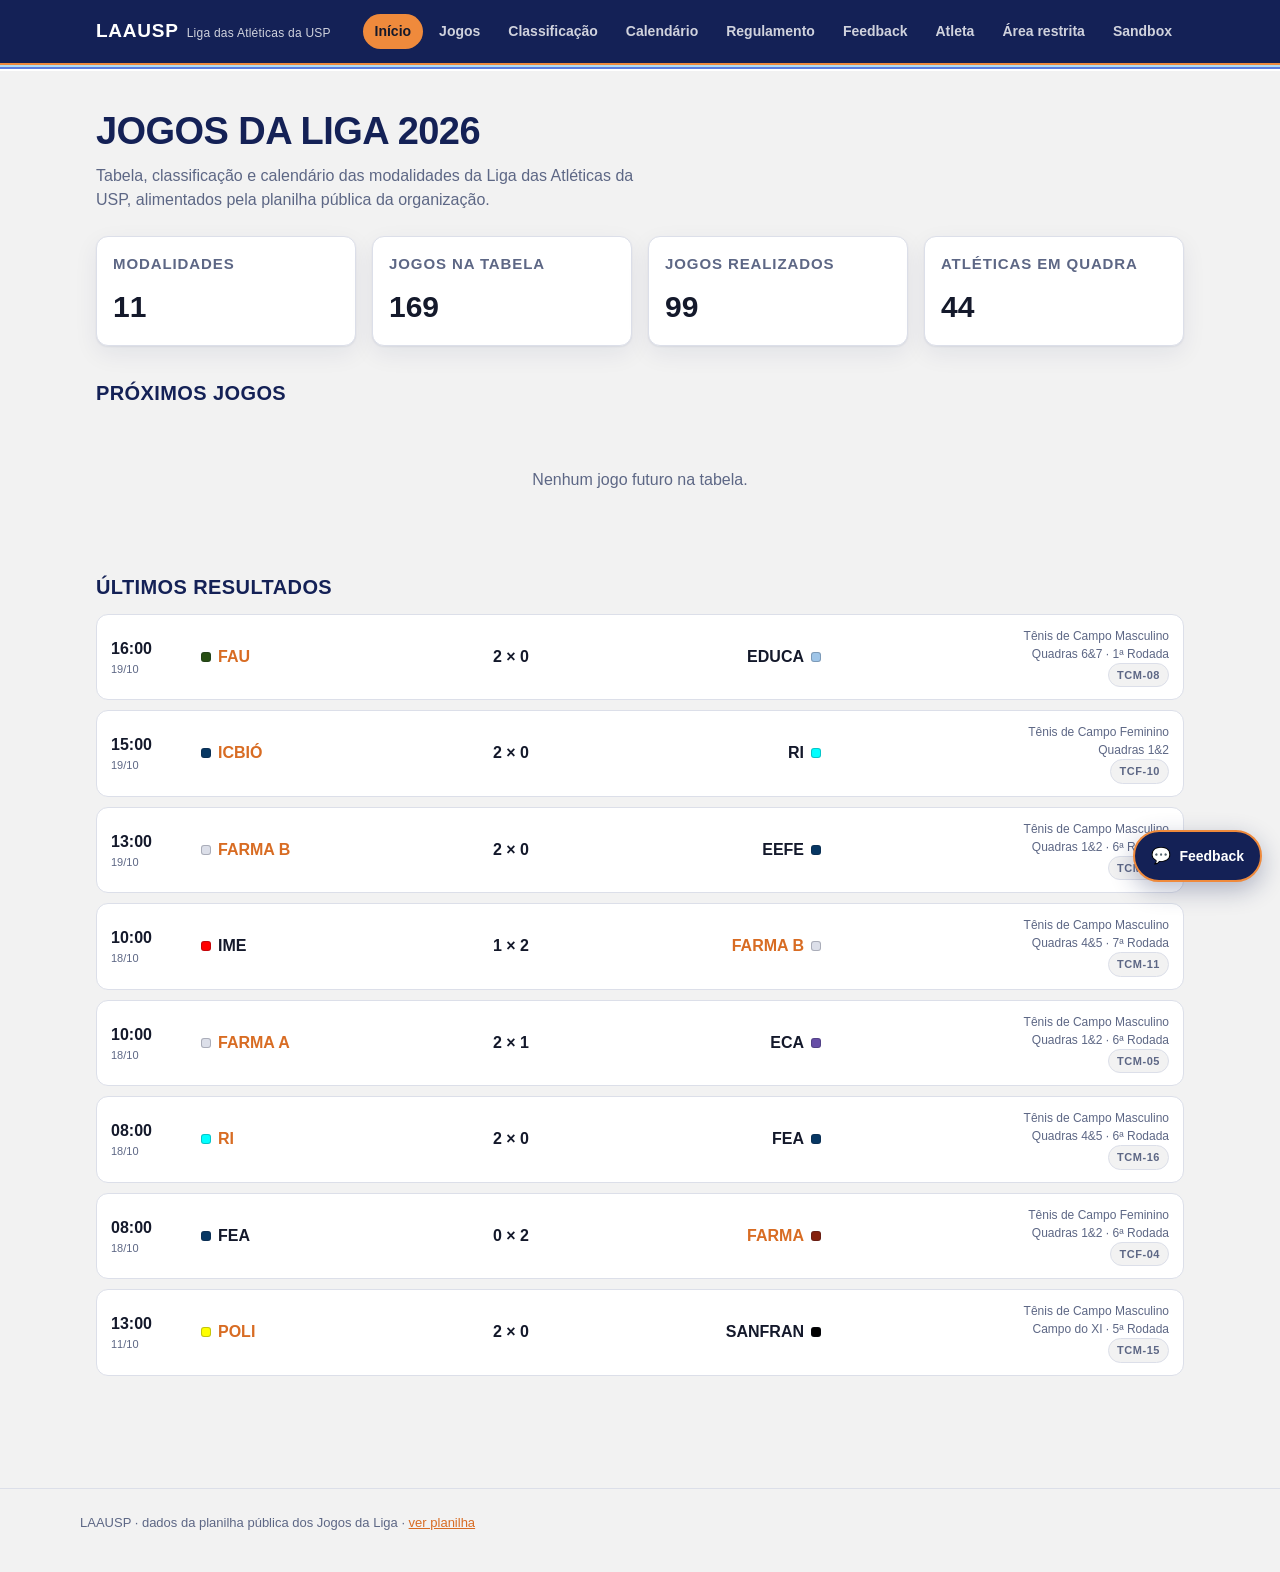
==== commit 4eeeec67: "Criar sandbox com todas as funções da plataforma Página sandbox.html para testar carteirinha, confer" ====
--- a/index.html
+++ b/index.html
@@ -21,6 +21,7 @@
       <a href="contato.html">Feedback</a>
       <a href="atleta.html">Atleta</a>
       <a href="restrito.html">Área restrita</a>
+      <a href="sandbox.html">Sandbox</a>
     </nav>
   </div>
   <div class="faixa-retro"></div>
